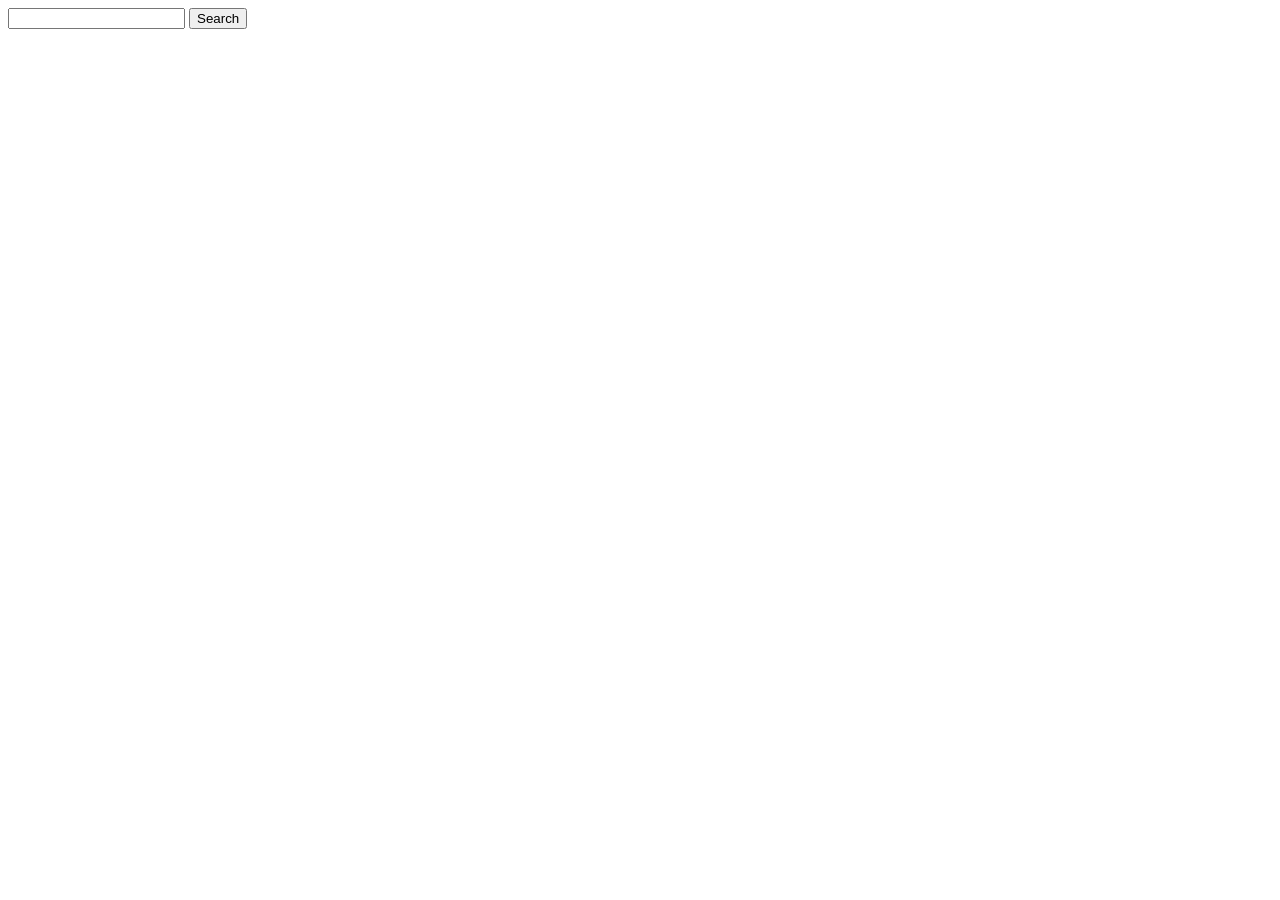
==== index.html @ 664432b0 "movieHub project started" ====
<!DOCTYPE html>
<html lang="en">
<head>
    <meta charset="UTF-8">
    <meta name="viewport" content="width=device-width, initial-scale=1.0">
    <title>Document</title>
</head>
<body>
    <form action="">
        <input id="movie-search" type="text">
        <button id="btn" >Search</button>
    </form>
    <script src="script.js"></script>
</body>
</html>
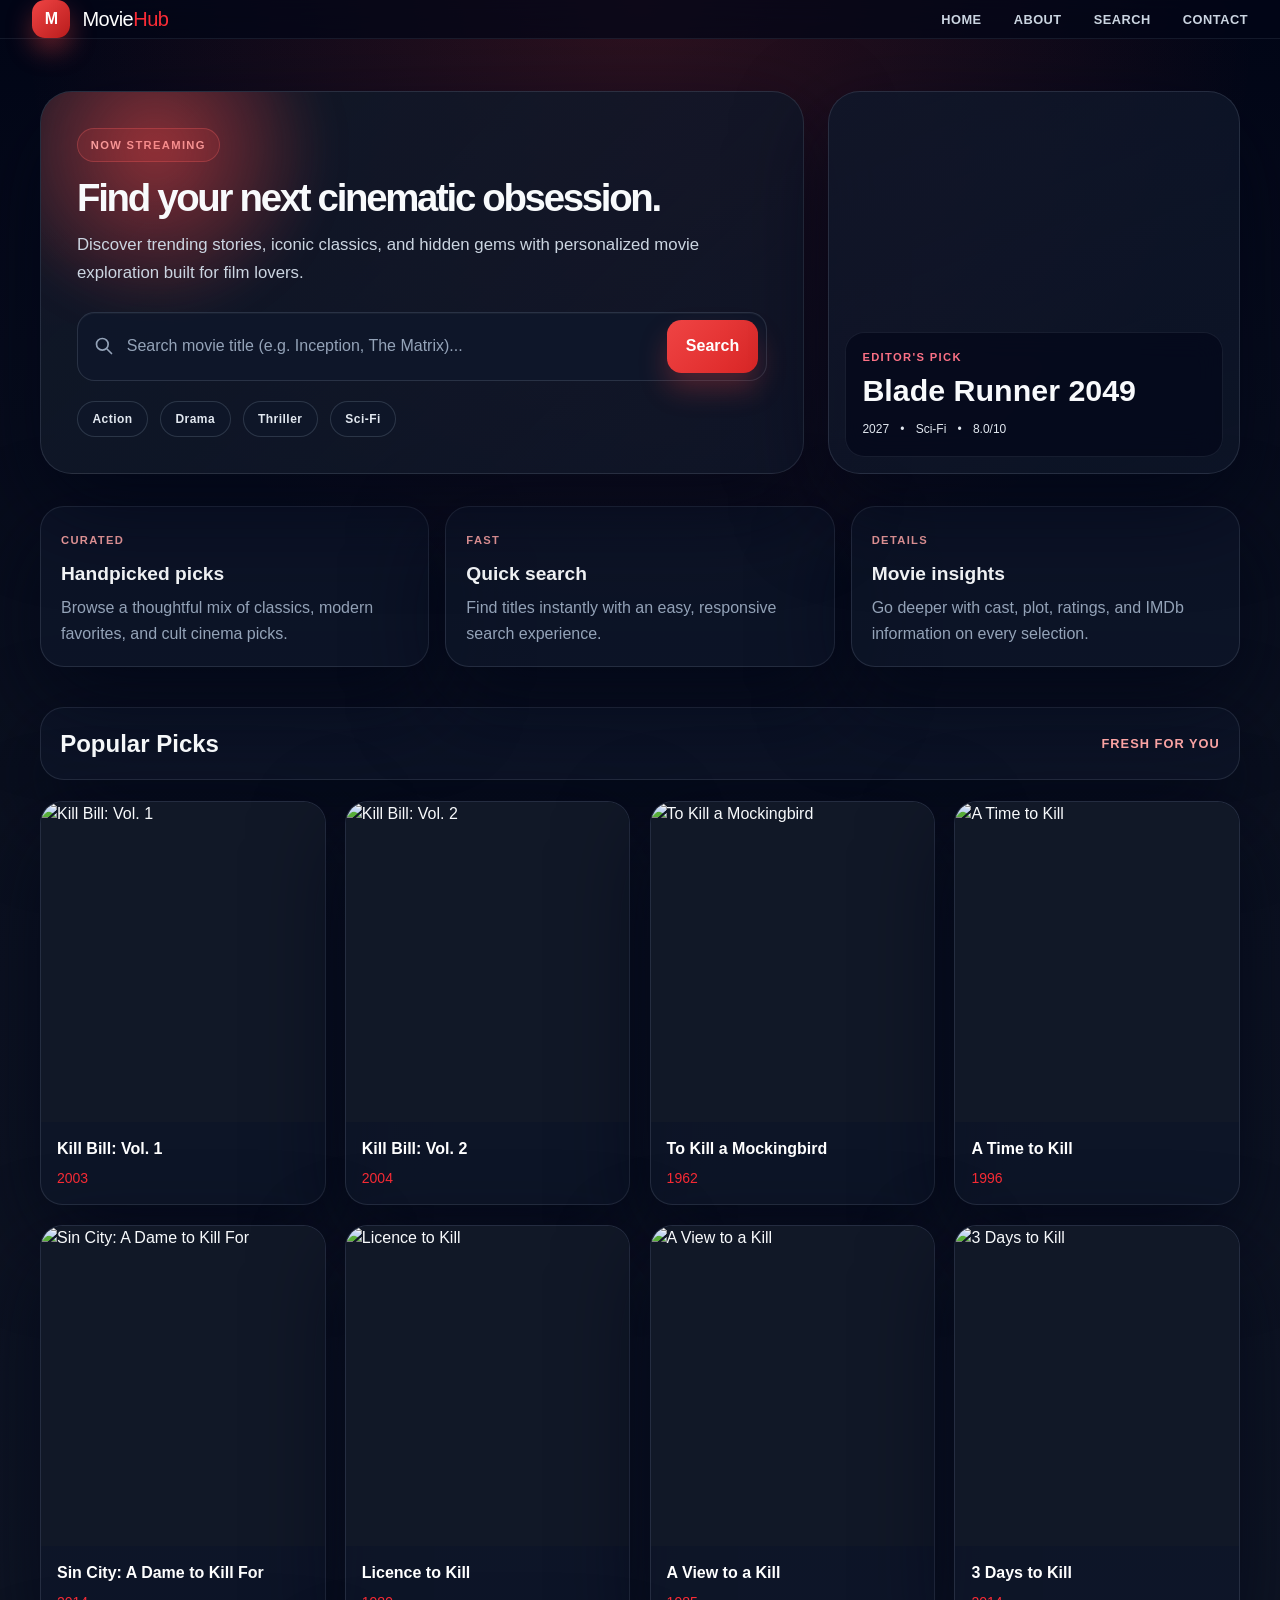
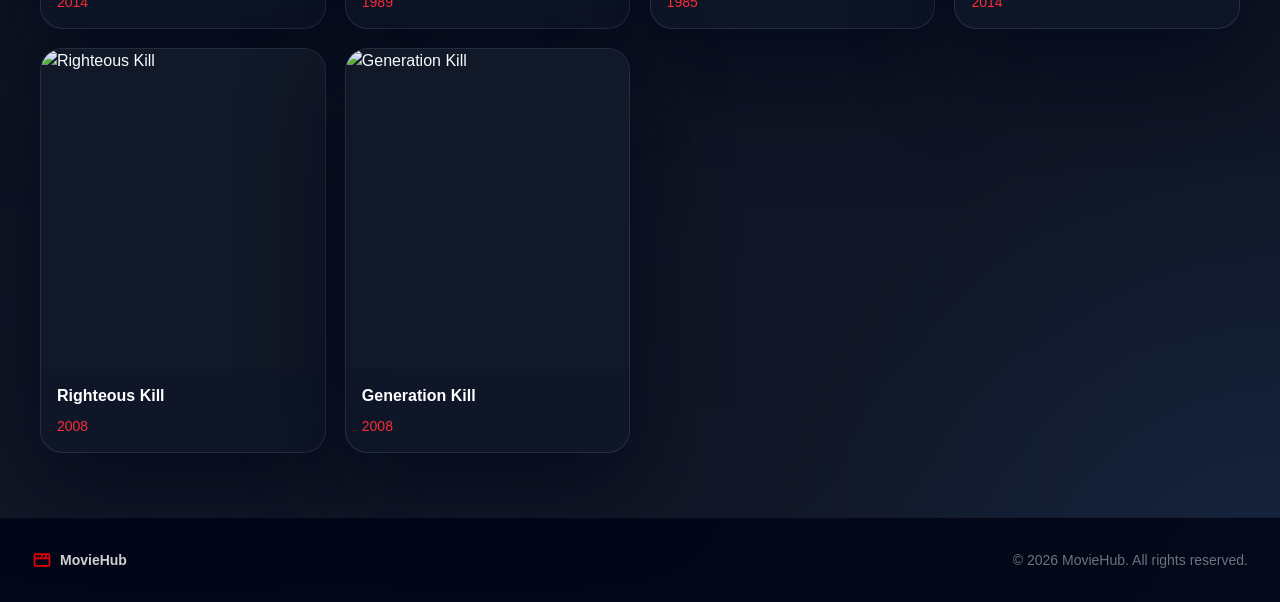
==== commit b6844e23: "completed project" ====
--- a/index.html
+++ b/index.html
@@ -3,13 +3,127 @@
 <head>
     <meta charset="UTF-8">
     <meta name="viewport" content="width=device-width, initial-scale=1.0">
-    <title>Document</title>
+    <link href="./output.css" rel="stylesheet">
+    <link rel="stylesheet" href="./style.css">
+    <title>MovieHub</title>
 </head>
-<body>
-    <form action="">
-        <input id="movie-search" type="text">
-        <button id="btn" >Search</button>
-    </form>
+<body class="min-h-screen flex flex-col selection:bg-red-600 selection:text-white">
+    <header class="site-header sticky top-0 z-50">
+        <nav class="max-w-7xl mx-auto px-4 sm:px-6 lg:px-8">
+            <div class="flex items-center justify-between h-20">
+                <a href="index.html" class="logo-wrap text-xl font-black tracking-tight text-white group">
+                    <span class="logo-mark">M</span>
+                    <span>Movie<span class="text-red-500">Hub</span></span>
+                </a>
+
+                <div class="hidden md:flex items-center space-x-8">
+                    <a href="index.html" class="nav-link">Home</a>
+                    <a href="#about" class="nav-link">About</a>
+                    <a href="#search" class="nav-link">Search</a>
+                    <a href="#contact" class="nav-link">Contact</a>
+                </div>
+
+                <button id="hamburger" class="md:hidden p-2 rounded-lg text-zinc-400 hover:text-white hover:bg-zinc-900 cursor-pointer focus:outline-none" aria-label="Toggle navigation menu">
+                    <svg class="w-6 h-6" fill="none" stroke="currentColor" stroke-width="2" viewBox="0 0 24 24">
+                        <path stroke-linecap="round" stroke-linejoin="round" d="M4 6h16M4 12h16M4 18h16" />
+                    </svg>
+                </button>
+
+                <div id="options" class="mobile-menu hidden flex-col md:hidden absolute top-20 left-0 right-0 px-6 py-4 space-y-4 shadow-xl">
+                    <a href="index.html" class="text-zinc-300 hover:text-red-500 font-medium text-base transition-colors">Home</a>
+                    <a href="#about" class="text-zinc-300 hover:text-red-500 font-medium text-base transition-colors">About</a>
+                    <a href="#search" class="text-zinc-300 hover:text-red-500 font-medium text-base transition-colors">Search</a>
+                    <a href="#contact" class="text-zinc-300 hover:text-red-500 font-medium text-base transition-colors">Contact</a>
+                </div>
+            </div>
+        </nav>
+    </header>
+
+    <main class="site-main">
+        <section class="page-hero" id="search">
+            <div class="hero-panel">
+                <span class="hero-badge">Now streaming</span>
+                <h1 class="hero-title">Find your next cinematic obsession.</h1>
+                <p class="hero-subtitle">Discover trending stories, iconic classics, and hidden gems with personalized movie exploration built for film lovers.</p>
+
+                <form id="movieForm" class="search-shell">
+                    <div class="search-icon">
+                        <svg class="w-5 h-5" fill="none" stroke="currentColor" stroke-width="2" viewBox="0 0 24 24">
+                            <path stroke-linecap="round" stroke-linejoin="round" d="M21 21l-6-6m2-5a7 7 0 11-14 0 7 7 0 0114 0z" />
+                        </svg>
+                    </div>
+
+                    <input
+                        id="movieInput"
+                        type="text"
+                        placeholder="Search movie title (e.g. Inception, The Matrix)..."
+                        autocomplete="off"
+                        class="search-input"
+                    >
+
+                    <button type="submit" class="search-btn">Search</button>
+                </form>
+
+                <div class="chip-row">
+                    <span class="chip">Action</span>
+                    <span class="chip">Drama</span>
+                    <span class="chip">Thriller</span>
+                    <span class="chip">Sci‑Fi</span>
+                </div>
+            </div>
+
+            <div class="spotlight-card">
+                <div class="spotlight-content">
+                    <p class="mini-label">Editor's pick</p>
+                    <h2>Blade Runner 2049</h2>
+                    <div class="spotlight-meta">
+                        <span>2027</span>
+                        <span>•</span>
+                        <span>Sci‑Fi</span>
+                        <span>•</span>
+                        <span>8.0/10</span>
+                    </div>
+                </div>
+            </div>
+        </section>
+
+        <section id="about" class="info-strip">
+            <article class="info-card">
+                <span class="card-kicker">Curated</span>
+                <h3>Handpicked picks</h3>
+                <p>Browse a thoughtful mix of classics, modern favorites, and cult cinema picks.</p>
+            </article>
+            <article class="info-card">
+                <span class="card-kicker">Fast</span>
+                <h3>Quick search</h3>
+                <p>Find titles instantly with an easy, responsive search experience.</p>
+            </article>
+            <article class="info-card">
+                <span class="card-kicker">Details</span>
+                <h3>Movie insights</h3>
+                <p>Go deeper with cast, plot, ratings, and IMDb information on every selection.</p>
+            </article>
+        </section>
+
+        <div class="results-header">
+            <h2>Popular Picks</h2>
+            <span>Fresh for you</span>
+        </div>
+
+        <div id="movieHub" class="movie-grid min-h-[200px]"></div>
+    </main>
+
+    <footer id="contact" class="site-footer py-8 text-center text-sm text-zinc-500 mt-auto">
+        <div class="max-w-7xl mx-auto px-4 sm:px-6 lg:px-8 flex flex-col sm:flex-row items-center justify-between gap-4">
+            <div class="flex items-center gap-2">
+                <svg class="w-5 h-5 text-red-600" fill="currentColor" viewBox="0 0 24 24">
+                    <path d="M4 4h16a2 2 0 012 2v12a2 2 0 01-2 2H4a2 2 0 01-2-2V6a2 2 0 012-2zm0 2v3h2.5l1.5-3H4zm4.5 0l-1.5 3h3l1.5-3H8.5zm5 0l-1.5 3h3l1.5-3h-3zm5 0l-1.5 3H20V6h-1.5zM4 11v7h16v-7H4z"/>
+                </svg>
+                <span class="font-semibold text-zinc-300">MovieHub</span>
+            </div>
+            <p>&copy; 2026 MovieHub. All rights reserved.</p>
+        </div>
+    </footer>
     <script src="script.js"></script>
 </body>
 </html>
--- a/output.css
+++ b/output.css
@@ -0,0 +1,871 @@
+/*! tailwindcss v4.3.3 | MIT License | https://tailwindcss.com */
+@layer properties;
+@layer theme, base, components, utilities;
+@layer theme {
+  :root, :host {
+    --font-sans: -apple-system, BlinkMacSystemFont, "Segoe UI", Roboto, "Helvetica Neue",
+      "Noto Sans", Arial, sans-serif, "Apple Color Emoji", "Segoe UI Emoji",
+      "Segoe UI Symbol", "Noto Color Emoji";
+    --font-mono: ui-monospace, SFMono-Regular, Menlo, Monaco, Consolas, "Liberation Mono",
+      "Courier New", monospace;
+    --color-red-400: oklch(70.4% 0.191 22.216);
+    --color-red-500: oklch(63.7% 0.237 25.331);
+    --color-red-600: oklch(57.7% 0.245 27.325);
+    --color-red-700: oklch(50.5% 0.213 27.518);
+    --color-amber-600: oklch(66.6% 0.179 58.318);
+    --color-blue-500: oklch(62.3% 0.214 259.815);
+    --color-gray-600: oklch(44.6% 0.03 256.802);
+    --color-zinc-100: oklch(96.7% 0.001 286.375);
+    --color-zinc-300: oklch(87.1% 0.006 286.286);
+    --color-zinc-400: oklch(70.5% 0.015 286.067);
+    --color-zinc-500: oklch(55.2% 0.016 285.938);
+    --color-zinc-800: oklch(27.4% 0.006 286.033);
+    --color-zinc-900: oklch(21% 0.006 285.885);
+    --color-zinc-950: oklch(14.1% 0.005 285.823);
+    --color-white: #fff;
+    --spacing: 0.25rem;
+    --container-2xl: 42rem;
+    --container-7xl: 80rem;
+    --text-sm: 0.875rem;
+    --text-sm--line-height: calc(1.25 / 0.875);
+    --text-base: 1rem;
+    --text-base--line-height: calc(1.5 / 1);
+    --text-lg: 1.125rem;
+    --text-lg--line-height: calc(1.75 / 1.125);
+    --text-xl: 1.25rem;
+    --text-xl--line-height: calc(1.75 / 1.25);
+    --text-2xl: 1.5rem;
+    --text-2xl--line-height: calc(2 / 1.5);
+    --text-3xl: 1.875rem;
+    --text-3xl--line-height: calc(2.25 / 1.875);
+    --text-4xl: 2.25rem;
+    --text-4xl--line-height: calc(2.5 / 2.25);
+    --font-weight-medium: 500;
+    --font-weight-semibold: 600;
+    --font-weight-bold: 700;
+    --tracking-tight: -0.025em;
+    --radius-lg: 0.5rem;
+    --radius-xl: 0.75rem;
+    --blur-md: 12px;
+    --blur-lg: 16px;
+    --default-transition-duration: 150ms;
+    --default-transition-timing-function: cubic-bezier(0.4, 0, 0.2, 1);
+    --default-font-family: var(--font-sans);
+    --default-mono-font-family: var(--font-mono);
+  }
+}
+@layer base {
+  *, ::after, ::before, ::backdrop, ::file-selector-button {
+    box-sizing: border-box;
+    margin: 0;
+    padding: 0;
+    border: 0 solid;
+  }
+  html, :host {
+    line-height: 1.5;
+    -webkit-text-size-adjust: 100%;
+    tab-size: 4;
+    font-family: var(--default-font-family, -apple-system, BlinkMacSystemFont, "Segoe UI", Roboto, "Helvetica Neue", "Noto Sans", Arial, sans-serif, "Apple Color Emoji", "Segoe UI Emoji", "Segoe UI Symbol", "Noto Color Emoji");
+    font-feature-settings: var(--default-font-feature-settings, normal);
+    font-variation-settings: var(--default-font-variation-settings, normal);
+    -webkit-tap-highlight-color: transparent;
+  }
+  hr {
+    height: 0;
+    color: inherit;
+    border-top-width: 1px;
+  }
+  abbr:where([title]) {
+    -webkit-text-decoration: underline dotted;
+    text-decoration: underline dotted;
+  }
+  h1, h2, h3, h4, h5, h6 {
+    font-size: inherit;
+    font-weight: inherit;
+  }
+  a {
+    color: inherit;
+    -webkit-text-decoration: inherit;
+    text-decoration: inherit;
+  }
+  b, strong {
+    font-weight: bolder;
+  }
+  code, kbd, samp, pre {
+    font-family: var(--default-mono-font-family, ui-monospace, SFMono-Regular, Menlo, Monaco, Consolas, "Liberation Mono", "Courier New", monospace);
+    font-feature-settings: var(--default-mono-font-feature-settings, normal);
+    font-variation-settings: var(--default-mono-font-variation-settings, normal);
+    font-size: 1em;
+  }
+  small {
+    font-size: 80%;
+  }
+  sub, sup {
+    font-size: 75%;
+    line-height: 0;
+    position: relative;
+    vertical-align: baseline;
+  }
+  sub {
+    bottom: -0.25em;
+  }
+  sup {
+    top: -0.5em;
+  }
+  table {
+    text-indent: 0;
+    border-color: inherit;
+    border-collapse: collapse;
+  }
+  :-moz-focusring:where(:not(iframe)) {
+    outline: auto;
+  }
+  progress {
+    vertical-align: baseline;
+  }
+  summary {
+    display: list-item;
+  }
+  ol, ul, menu {
+    list-style: none;
+  }
+  img, svg, video, canvas, audio, iframe, embed, object {
+    display: block;
+    vertical-align: middle;
+  }
+  img, video {
+    max-width: 100%;
+    height: auto;
+  }
+  button, input, select, optgroup, textarea, ::file-selector-button {
+    font: inherit;
+    font-feature-settings: inherit;
+    font-variation-settings: inherit;
+    letter-spacing: inherit;
+    color: inherit;
+    border-radius: 0;
+    background-color: transparent;
+    opacity: 1;
+  }
+  :where(select:is([multiple], [size])) optgroup {
+    font-weight: bolder;
+  }
+  :where(select:is([multiple], [size])) optgroup option {
+    padding-inline-start: 20px;
+  }
+  ::file-selector-button {
+    margin-inline-end: 4px;
+  }
+  ::placeholder {
+    opacity: 1;
+  }
+  @supports (not (-webkit-appearance: -apple-pay-button))  or (contain-intrinsic-size: 1px) {
+    ::placeholder {
+      color: currentcolor;
+      @supports (color: color-mix(in lab, red, red)) {
+        color: color-mix(in oklab, currentcolor 50%, transparent);
+      }
+    }
+  }
+  textarea {
+    resize: vertical;
+  }
+  ::-webkit-search-decoration {
+    -webkit-appearance: none;
+  }
+  ::-webkit-date-and-time-value {
+    min-height: 1lh;
+    text-align: inherit;
+  }
+  ::-webkit-datetime-edit {
+    display: inline-flex;
+  }
+  ::-webkit-datetime-edit-fields-wrapper {
+    padding: 0;
+  }
+  ::-webkit-datetime-edit, ::-webkit-datetime-edit-year-field, ::-webkit-datetime-edit-month-field, ::-webkit-datetime-edit-day-field, ::-webkit-datetime-edit-hour-field, ::-webkit-datetime-edit-minute-field, ::-webkit-datetime-edit-second-field, ::-webkit-datetime-edit-millisecond-field, ::-webkit-datetime-edit-meridiem-field {
+    padding-block: 0;
+  }
+  ::-webkit-calendar-picker-indicator {
+    line-height: 1;
+  }
+  :-moz-ui-invalid {
+    box-shadow: none;
+  }
+  button, input:where([type="button"], [type="reset"], [type="submit"]), ::file-selector-button {
+    appearance: button;
+  }
+  ::-webkit-inner-spin-button, ::-webkit-outer-spin-button {
+    height: auto;
+  }
+  [hidden]:where(:not([hidden="until-found"])) {
+    display: none !important;
+  }
+}
+@layer utilities {
+  .pointer-events-none {
+    pointer-events: none;
+  }
+  .absolute {
+    position: absolute;
+  }
+  .relative {
+    position: relative;
+  }
+  .sticky {
+    position: sticky;
+  }
+  .top-0 {
+    top: 0px;
+  }
+  .top-2 {
+    top: calc(var(--spacing) * 2);
+  }
+  .top-16 {
+    top: calc(var(--spacing) * 16);
+  }
+  .right-0 {
+    right: 0px;
+  }
+  .right-2 {
+    right: calc(var(--spacing) * 2);
+  }
+  .bottom-2 {
+    bottom: calc(var(--spacing) * 2);
+  }
+  .left-0 {
+    left: 0px;
+  }
+  .left-4 {
+    left: calc(var(--spacing) * 4);
+  }
+  .z-50 {
+    z-index: 50;
+  }
+  .col-span-full {
+    grid-column: 1 / -1;
+  }
+  .mx-auto {
+    margin-inline: auto;
+  }
+  .mt-2 {
+    margin-top: calc(var(--spacing) * 2);
+  }
+  .mt-auto {
+    margin-top: auto;
+  }
+  .mb-3 {
+    margin-bottom: calc(var(--spacing) * 3);
+  }
+  .mb-8 {
+    margin-bottom: calc(var(--spacing) * 8);
+  }
+  .mb-12 {
+    margin-bottom: calc(var(--spacing) * 12);
+  }
+  .flex {
+    display: flex;
+  }
+  .grid {
+    display: grid;
+  }
+  .hidden {
+    display: none;
+  }
+  .table {
+    display: table;
+  }
+  .h-5 {
+    height: calc(var(--spacing) * 5);
+  }
+  .h-6 {
+    height: calc(var(--spacing) * 6);
+  }
+  .h-7 {
+    height: calc(var(--spacing) * 7);
+  }
+  .h-16 {
+    height: calc(var(--spacing) * 16);
+  }
+  .h-80 {
+    height: calc(var(--spacing) * 80);
+  }
+  .min-h-75 {
+    min-height: calc(var(--spacing) * 75);
+  }
+  .min-h-\[300px\] {
+    min-height: 300px;
+  }
+  .min-h-screen {
+    min-height: 100vh;
+  }
+  .w-5 {
+    width: calc(var(--spacing) * 5);
+  }
+  .w-6 {
+    width: calc(var(--spacing) * 6);
+  }
+  .w-7 {
+    width: calc(var(--spacing) * 7);
+  }
+  .w-full {
+    width: 100%;
+  }
+  .max-w-2xl {
+    max-width: var(--container-2xl);
+  }
+  .max-w-7xl {
+    max-width: var(--container-7xl);
+  }
+  .flex-1 {
+    flex: 1;
+  }
+  .flex-grow {
+    flex-grow: 1;
+  }
+  .grow {
+    flex-grow: 1;
+  }
+  .border-collapse {
+    border-collapse: collapse;
+  }
+  .cursor-pointer {
+    cursor: pointer;
+  }
+  .resize {
+    resize: both;
+  }
+  .grid-cols-2 {
+    grid-template-columns: repeat(2, minmax(0, 1fr));
+  }
+  .flex-col {
+    flex-direction: column;
+  }
+  .items-center {
+    align-items: center;
+  }
+  .justify-between {
+    justify-content: space-between;
+  }
+  .justify-center {
+    justify-content: center;
+  }
+  .gap-1 {
+    gap: var(--spacing);
+  }
+  .gap-1\.5 {
+    gap: calc(var(--spacing) * 1.5);
+  }
+  .gap-2 {
+    gap: calc(var(--spacing) * 2);
+  }
+  .gap-4 {
+    gap: calc(var(--spacing) * 4);
+  }
+  .gap-6 {
+    gap: calc(var(--spacing) * 6);
+  }
+  :where(.space-y-4 > :not(:last-child)) {
+    --tw-space-y-reverse: 0;
+    margin-block-start: calc(calc(var(--spacing) * 4) * var(--tw-space-y-reverse));
+    margin-block-end: calc(calc(var(--spacing) * 4) * calc(1 - var(--tw-space-y-reverse)));
+  }
+  :where(.space-x-8 > :not(:last-child)) {
+    --tw-space-x-reverse: 0;
+    margin-inline-start: calc(calc(var(--spacing) * 8) * var(--tw-space-x-reverse));
+    margin-inline-end: calc(calc(var(--spacing) * 8) * calc(1 - var(--tw-space-x-reverse)));
+  }
+  .overflow-hidden {
+    overflow: hidden;
+  }
+  .rounded-lg {
+    border-radius: var(--radius-lg);
+  }
+  .rounded-xl {
+    border-radius: var(--radius-xl);
+  }
+  .border {
+    border-style: var(--tw-border-style);
+    border-width: 1px;
+  }
+  .border-t {
+    border-top-style: var(--tw-border-style);
+    border-top-width: 1px;
+  }
+  .border-b {
+    border-bottom-style: var(--tw-border-style);
+    border-bottom-width: 1px;
+  }
+  .border-zinc-800 {
+    border-color: var(--color-zinc-800);
+  }
+  .border-zinc-900 {
+    border-color: var(--color-zinc-900);
+  }
+  .bg-blue-500 {
+    background-color: var(--color-blue-500);
+  }
+  .bg-red-600 {
+    background-color: var(--color-red-600);
+  }
+  .bg-zinc-900 {
+    background-color: var(--color-zinc-900);
+  }
+  .bg-zinc-950 {
+    background-color: var(--color-zinc-950);
+  }
+  .bg-zinc-950\/90 {
+    background-color: color-mix(in srgb, oklch(14.1% 0.005 285.823) 90%, transparent);
+    @supports (color: color-mix(in lab, red, red)) {
+      background-color: color-mix(in oklab, var(--color-zinc-950) 90%, transparent);
+    }
+  }
+  .bg-zinc-950\/95 {
+    background-color: color-mix(in srgb, oklch(14.1% 0.005 285.823) 95%, transparent);
+    @supports (color: color-mix(in lab, red, red)) {
+      background-color: color-mix(in oklab, var(--color-zinc-950) 95%, transparent);
+    }
+  }
+  .object-cover {
+    object-fit: cover;
+  }
+  .p-2 {
+    padding: calc(var(--spacing) * 2);
+  }
+  .p-4 {
+    padding: calc(var(--spacing) * 4);
+  }
+  .px-4 {
+    padding-inline: calc(var(--spacing) * 4);
+  }
+  .px-6 {
+    padding-inline: calc(var(--spacing) * 6);
+  }
+  .py-4 {
+    padding-block: calc(var(--spacing) * 4);
+  }
+  .py-8 {
+    padding-block: calc(var(--spacing) * 8);
+  }
+  .py-12 {
+    padding-block: calc(var(--spacing) * 12);
+  }
+  .py-16 {
+    padding-block: calc(var(--spacing) * 16);
+  }
+  .py-20 {
+    padding-block: calc(var(--spacing) * 20);
+  }
+  .pr-32 {
+    padding-right: calc(var(--spacing) * 32);
+  }
+  .pl-12 {
+    padding-left: calc(var(--spacing) * 12);
+  }
+  .text-center {
+    text-align: center;
+  }
+  .font-sans {
+    font-family: var(--font-sans);
+  }
+  .text-2xl {
+    font-size: var(--text-2xl);
+    line-height: var(--tw-leading, var(--text-2xl--line-height));
+  }
+  .text-3xl {
+    font-size: var(--text-3xl);
+    line-height: var(--tw-leading, var(--text-3xl--line-height));
+  }
+  .text-base {
+    font-size: var(--text-base);
+    line-height: var(--tw-leading, var(--text-base--line-height));
+  }
+  .text-lg {
+    font-size: var(--text-lg);
+    line-height: var(--tw-leading, var(--text-lg--line-height));
+  }
+  .text-sm {
+    font-size: var(--text-sm);
+    line-height: var(--tw-leading, var(--text-sm--line-height));
+  }
+  .text-xl {
+    font-size: var(--text-xl);
+    line-height: var(--tw-leading, var(--text-xl--line-height));
+  }
+  .font-bold {
+    --tw-font-weight: var(--font-weight-bold);
+    font-weight: var(--font-weight-bold);
+  }
+  .font-medium {
+    --tw-font-weight: var(--font-weight-medium);
+    font-weight: var(--font-weight-medium);
+  }
+  .font-semibold {
+    --tw-font-weight: var(--font-weight-semibold);
+    font-weight: var(--font-weight-semibold);
+  }
+  .tracking-tight {
+    --tw-tracking: var(--tracking-tight);
+    letter-spacing: var(--tracking-tight);
+  }
+  .text-amber-600 {
+    color: var(--color-amber-600);
+  }
+  .text-gray-600 {
+    color: var(--color-gray-600);
+  }
+  .text-red-400 {
+    color: var(--color-red-400);
+  }
+  .text-red-500 {
+    color: var(--color-red-500);
+  }
+  .text-red-600 {
+    color: var(--color-red-600);
+  }
+  .text-white {
+    color: var(--color-white);
+  }
+  .text-zinc-100 {
+    color: var(--color-zinc-100);
+  }
+  .text-zinc-300 {
+    color: var(--color-zinc-300);
+  }
+  .text-zinc-400 {
+    color: var(--color-zinc-400);
+  }
+  .text-zinc-500 {
+    color: var(--color-zinc-500);
+  }
+  .underline {
+    text-decoration-line: underline;
+  }
+  .antialiased {
+    -webkit-font-smoothing: antialiased;
+    -moz-osx-font-smoothing: grayscale;
+  }
+  .placeholder-zinc-500::placeholder {
+    color: var(--color-zinc-500);
+  }
+  .shadow-inner {
+    --tw-shadow: inset 0 2px 4px 0 var(--tw-shadow-color, rgb(0 0 0 / 0.05));
+    box-shadow: var(--tw-inset-shadow), var(--tw-inset-ring-shadow), var(--tw-ring-offset-shadow), var(--tw-ring-shadow), var(--tw-shadow);
+  }
+  .shadow-xl {
+    --tw-shadow: 0 20px 25px -5px var(--tw-shadow-color, rgb(0 0 0 / 0.1)), 0 8px 10px -6px var(--tw-shadow-color, rgb(0 0 0 / 0.1));
+    box-shadow: var(--tw-inset-shadow), var(--tw-inset-ring-shadow), var(--tw-ring-offset-shadow), var(--tw-ring-shadow), var(--tw-shadow);
+  }
+  .outline {
+    outline-style: var(--tw-outline-style);
+    outline-width: 1px;
+  }
+  .backdrop-blur-lg {
+    --tw-backdrop-blur: blur(var(--blur-lg));
+    -webkit-backdrop-filter: var(--tw-backdrop-blur,) var(--tw-backdrop-brightness,) var(--tw-backdrop-contrast,) var(--tw-backdrop-grayscale,) var(--tw-backdrop-hue-rotate,) var(--tw-backdrop-invert,) var(--tw-backdrop-opacity,) var(--tw-backdrop-saturate,) var(--tw-backdrop-sepia,);
+    backdrop-filter: var(--tw-backdrop-blur,) var(--tw-backdrop-brightness,) var(--tw-backdrop-contrast,) var(--tw-backdrop-grayscale,) var(--tw-backdrop-hue-rotate,) var(--tw-backdrop-invert,) var(--tw-backdrop-opacity,) var(--tw-backdrop-saturate,) var(--tw-backdrop-sepia,);
+  }
+  .backdrop-blur-md {
+    --tw-backdrop-blur: blur(var(--blur-md));
+    -webkit-backdrop-filter: var(--tw-backdrop-blur,) var(--tw-backdrop-brightness,) var(--tw-backdrop-contrast,) var(--tw-backdrop-grayscale,) var(--tw-backdrop-hue-rotate,) var(--tw-backdrop-invert,) var(--tw-backdrop-opacity,) var(--tw-backdrop-saturate,) var(--tw-backdrop-sepia,);
+    backdrop-filter: var(--tw-backdrop-blur,) var(--tw-backdrop-brightness,) var(--tw-backdrop-contrast,) var(--tw-backdrop-grayscale,) var(--tw-backdrop-hue-rotate,) var(--tw-backdrop-invert,) var(--tw-backdrop-opacity,) var(--tw-backdrop-saturate,) var(--tw-backdrop-sepia,);
+  }
+  .backdrop-filter {
+    -webkit-backdrop-filter: var(--tw-backdrop-blur,) var(--tw-backdrop-brightness,) var(--tw-backdrop-contrast,) var(--tw-backdrop-grayscale,) var(--tw-backdrop-hue-rotate,) var(--tw-backdrop-invert,) var(--tw-backdrop-opacity,) var(--tw-backdrop-saturate,) var(--tw-backdrop-sepia,);
+    backdrop-filter: var(--tw-backdrop-blur,) var(--tw-backdrop-brightness,) var(--tw-backdrop-contrast,) var(--tw-backdrop-grayscale,) var(--tw-backdrop-hue-rotate,) var(--tw-backdrop-invert,) var(--tw-backdrop-opacity,) var(--tw-backdrop-saturate,) var(--tw-backdrop-sepia,);
+  }
+  .transition {
+    transition-property: color, background-color, border-color, outline-color, text-decoration-color, fill, stroke, --tw-gradient-from, --tw-gradient-via, --tw-gradient-to, opacity, box-shadow, transform, translate, scale, rotate, filter, -webkit-backdrop-filter, backdrop-filter, display, content-visibility, overlay, pointer-events;
+    transition-timing-function: var(--tw-ease, var(--default-transition-timing-function));
+    transition-duration: var(--tw-duration, var(--default-transition-duration));
+  }
+  .transition-colors {
+    transition-property: color, background-color, border-color, outline-color, text-decoration-color, fill, stroke, --tw-gradient-from, --tw-gradient-via, --tw-gradient-to;
+    transition-timing-function: var(--tw-ease, var(--default-transition-timing-function));
+    transition-duration: var(--tw-duration, var(--default-transition-duration));
+  }
+  .transition-transform {
+    transition-property: transform, translate, scale, rotate;
+    transition-timing-function: var(--tw-ease, var(--default-transition-timing-function));
+    transition-duration: var(--tw-duration, var(--default-transition-duration));
+  }
+  @media (hover: hover) {
+    .group-hover\:scale-110:is(:where(.group):hover *) {
+      --tw-scale-x: 110%;
+      --tw-scale-y: 110%;
+      --tw-scale-z: 110%;
+      scale: var(--tw-scale-x) var(--tw-scale-y);
+    }
+    .group-hover\:text-red-500:is(:where(.group):hover *) {
+      color: var(--color-red-500);
+    }
+  }
+  .selection\:bg-red-600 ::selection {
+    background-color: var(--color-red-600);
+  }
+  .selection\:bg-red-600::selection {
+    background-color: var(--color-red-600);
+  }
+  .selection\:text-white ::selection {
+    color: var(--color-white);
+  }
+  .selection\:text-white::selection {
+    color: var(--color-white);
+  }
+  @media (hover: hover) {
+    .hover\:scale-105:hover {
+      --tw-scale-x: 105%;
+      --tw-scale-y: 105%;
+      --tw-scale-z: 105%;
+      scale: var(--tw-scale-x) var(--tw-scale-y);
+    }
+    .hover\:border-red-500:hover {
+      border-color: var(--color-red-500);
+    }
+    .hover\:bg-red-700:hover {
+      background-color: var(--color-red-700);
+    }
+    .hover\:bg-zinc-900:hover {
+      background-color: var(--color-zinc-900);
+    }
+    .hover\:text-red-500:hover {
+      color: var(--color-red-500);
+    }
+    .hover\:text-white:hover {
+      color: var(--color-white);
+    }
+  }
+  .focus\:border-transparent:focus {
+    border-color: transparent;
+  }
+  .focus\:ring-2:focus {
+    --tw-ring-shadow: var(--tw-ring-inset,) 0 0 0 calc(2px + var(--tw-ring-offset-width)) var(--tw-ring-color, currentcolor);
+    box-shadow: var(--tw-inset-shadow), var(--tw-inset-ring-shadow), var(--tw-ring-offset-shadow), var(--tw-ring-shadow), var(--tw-shadow);
+  }
+  .focus\:ring-red-500:focus {
+    --tw-ring-color: var(--color-red-500);
+  }
+  .focus\:ring-red-600:focus {
+    --tw-ring-color: var(--color-red-600);
+  }
+  .focus\:outline-none:focus {
+    --tw-outline-style: none;
+    outline-style: none;
+  }
+  @media (width >= 40rem) {
+    .sm\:grid-cols-2 {
+      grid-template-columns: repeat(2, minmax(0, 1fr));
+    }
+    .sm\:flex-row {
+      flex-direction: row;
+    }
+    .sm\:px-6 {
+      padding-inline: calc(var(--spacing) * 6);
+    }
+    .sm\:text-4xl {
+      font-size: var(--text-4xl);
+      line-height: var(--tw-leading, var(--text-4xl--line-height));
+    }
+  }
+  @media (width >= 48rem) {
+    .md\:flex {
+      display: flex;
+    }
+    .md\:hidden {
+      display: none;
+    }
+    .md\:grid-cols-3 {
+      grid-template-columns: repeat(3, minmax(0, 1fr));
+    }
+  }
+  @media (width >= 64rem) {
+    .lg\:grid-cols-4 {
+      grid-template-columns: repeat(4, minmax(0, 1fr));
+    }
+    .lg\:px-8 {
+      padding-inline: calc(var(--spacing) * 8);
+    }
+  }
+}
+@property --tw-space-y-reverse {
+  syntax: "*";
+  inherits: false;
+  initial-value: 0;
+}
+@property --tw-space-x-reverse {
+  syntax: "*";
+  inherits: false;
+  initial-value: 0;
+}
+@property --tw-border-style {
+  syntax: "*";
+  inherits: false;
+  initial-value: solid;
+}
+@property --tw-font-weight {
+  syntax: "*";
+  inherits: false;
+}
+@property --tw-tracking {
+  syntax: "*";
+  inherits: false;
+}
+@property --tw-shadow {
+  syntax: "*";
+  inherits: false;
+  initial-value: 0 0 #0000;
+}
+@property --tw-shadow-color {
+  syntax: "*";
+  inherits: false;
+}
+@property --tw-shadow-alpha {
+  syntax: "<percentage>";
+  inherits: false;
+  initial-value: 100%;
+}
+@property --tw-inset-shadow {
+  syntax: "*";
+  inherits: false;
+  initial-value: 0 0 #0000;
+}
+@property --tw-inset-shadow-color {
+  syntax: "*";
+  inherits: false;
+}
+@property --tw-inset-shadow-alpha {
+  syntax: "<percentage>";
+  inherits: false;
+  initial-value: 100%;
+}
+@property --tw-ring-color {
+  syntax: "*";
+  inherits: false;
+}
+@property --tw-ring-shadow {
+  syntax: "*";
+  inherits: false;
+  initial-value: 0 0 #0000;
+}
+@property --tw-inset-ring-color {
+  syntax: "*";
+  inherits: false;
+}
+@property --tw-inset-ring-shadow {
+  syntax: "*";
+  inherits: false;
+  initial-value: 0 0 #0000;
+}
+@property --tw-ring-inset {
+  syntax: "*";
+  inherits: false;
+}
+@property --tw-ring-offset-width {
+  syntax: "<length>";
+  inherits: false;
+  initial-value: 0px;
+}
+@property --tw-ring-offset-color {
+  syntax: "*";
+  inherits: false;
+  initial-value: #fff;
+}
+@property --tw-ring-offset-shadow {
+  syntax: "*";
+  inherits: false;
+  initial-value: 0 0 #0000;
+}
+@property --tw-outline-style {
+  syntax: "*";
+  inherits: false;
+  initial-value: solid;
+}
+@property --tw-backdrop-blur {
+  syntax: "*";
+  inherits: false;
+}
+@property --tw-backdrop-brightness {
+  syntax: "*";
+  inherits: false;
+}
+@property --tw-backdrop-contrast {
+  syntax: "*";
+  inherits: false;
+}
+@property --tw-backdrop-grayscale {
+  syntax: "*";
+  inherits: false;
+}
+@property --tw-backdrop-hue-rotate {
+  syntax: "*";
+  inherits: false;
+}
+@property --tw-backdrop-invert {
+  syntax: "*";
+  inherits: false;
+}
+@property --tw-backdrop-opacity {
+  syntax: "*";
+  inherits: false;
+}
+@property --tw-backdrop-saturate {
+  syntax: "*";
+  inherits: false;
+}
+@property --tw-backdrop-sepia {
+  syntax: "*";
+  inherits: false;
+}
+@property --tw-scale-x {
+  syntax: "*";
+  inherits: false;
+  initial-value: 1;
+}
+@property --tw-scale-y {
+  syntax: "*";
+  inherits: false;
+  initial-value: 1;
+}
+@property --tw-scale-z {
+  syntax: "*";
+  inherits: false;
+  initial-value: 1;
+}
+@layer properties {
+  @supports ((-webkit-hyphens: none) and (not (margin-trim: inline))) or ((-moz-orient: inline) and (not (color:rgb(from red r g b)))) {
+    *, ::before, ::after, ::backdrop {
+      --tw-space-y-reverse: 0;
+      --tw-space-x-reverse: 0;
+      --tw-border-style: solid;
+      --tw-font-weight: initial;
+      --tw-tracking: initial;
+      --tw-shadow: 0 0 #0000;
+      --tw-shadow-color: initial;
+      --tw-shadow-alpha: 100%;
+      --tw-inset-shadow: 0 0 #0000;
+      --tw-inset-shadow-color: initial;
+      --tw-inset-shadow-alpha: 100%;
+      --tw-ring-color: initial;
+      --tw-ring-shadow: 0 0 #0000;
+      --tw-inset-ring-color: initial;
+      --tw-inset-ring-shadow: 0 0 #0000;
+      --tw-ring-inset: initial;
+      --tw-ring-offset-width: 0px;
+      --tw-ring-offset-color: #fff;
+      --tw-ring-offset-shadow: 0 0 #0000;
+      --tw-outline-style: solid;
+      --tw-backdrop-blur: initial;
+      --tw-backdrop-brightness: initial;
+      --tw-backdrop-contrast: initial;
+      --tw-backdrop-grayscale: initial;
+      --tw-backdrop-hue-rotate: initial;
+      --tw-backdrop-invert: initial;
+      --tw-backdrop-opacity: initial;
+      --tw-backdrop-saturate: initial;
+      --tw-backdrop-sepia: initial;
+      --tw-scale-x: 1;
+      --tw-scale-y: 1;
+      --tw-scale-z: 1;
+    }
+  }
+}
--- a/style.css
+++ b/style.css
@@ -0,0 +1,610 @@
+:root {
+  --bg: #050816;
+  --bg-strong: #0b1120;
+  --panel: rgba(15, 23, 42, 0.7);
+  --panel-soft: rgba(17, 24, 39, 0.9);
+  --panel-strong: #111827;
+  --border: rgba(148, 163, 184, 0.18);
+  --text: #f8fafc;
+  --muted: #cbd5e1;
+  --muted-soft: #94a3b8;
+  --primary: #ef4444;
+  --primary-strong: #dc2626;
+  --accent: #f59e0b;
+  --shadow: 0 32px 90px rgba(2, 6, 23, 0.7);
+}
+
+html {
+  scroll-behavior: smooth;
+}
+
+body {
+  background:
+    radial-gradient(circle at top, rgba(239, 68, 68, 0.18), transparent 27%),
+    radial-gradient(circle at bottom right, rgba(59, 130, 246, 0.12), transparent 20%),
+    linear-gradient(180deg, #020617 0%, #0b1120 35%, #111827 100%);
+  color: var(--text);
+  font-family: Inter, "Segoe UI", sans-serif;
+}
+
+.site-header {
+  background: rgba(2, 6, 23, 0.72);
+  border-bottom: 1px solid rgba(148, 163, 184, 0.12);
+  backdrop-filter: blur(18px);
+  -webkit-backdrop-filter: blur(18px);
+}
+
+.logo-wrap {
+  display: inline-flex;
+  align-items: center;
+  gap: 0.75rem;
+}
+
+.logo-mark {
+  display: inline-flex;
+  align-items: center;
+  justify-content: center;
+  width: 2.4rem;
+  height: 2.4rem;
+  border-radius: 0.8rem;
+  background: linear-gradient(135deg, #ef4444, #b91c1c);
+  box-shadow: 0 12px 26px rgba(239, 68, 68, 0.4);
+  font-size: 1rem;
+  font-weight: 800;
+  color: white;
+}
+
+.nav-link {
+  color: #cbd5e1;
+  font-weight: 600;
+  font-size: 0.8rem;
+  letter-spacing: 0.04em;
+  text-transform: uppercase;
+  transition: color 0.2s ease;
+}
+
+.nav-link:hover {
+  color: #f87171;
+}
+
+.mobile-menu {
+  background: rgba(2, 6, 23, 0.96);
+  border-bottom: 1px solid rgba(148, 163, 184, 0.12);
+  box-shadow: 0 18px 36px rgba(2, 6, 23, 0.5);
+}
+
+.site-main {
+  width: min(1200px, calc(100% - 2rem));
+  margin: 0 auto;
+  padding: 2rem 0 4rem;
+}
+
+.page-hero {
+  display: grid;
+  grid-template-columns: 1.3fr 0.7fr;
+  gap: 1.5rem;
+  align-items: stretch;
+  margin-top: 1.25rem;
+}
+
+.hero-panel,
+.spotlight-card,
+.info-card,
+.movie-card,
+.detail-panel,
+.results-header {
+  border: 1px solid var(--border);
+  background: rgba(15, 23, 42, 0.72);
+  box-shadow: var(--shadow);
+}
+
+.hero-panel {
+  position: relative;
+  overflow: hidden;
+  border-radius: 2rem;
+  padding: 2.25rem;
+  background:
+    linear-gradient(135deg, rgba(17, 24, 39, 0.96), rgba(15, 23, 42, 0.74)),
+    radial-gradient(circle at top left, rgba(239, 68, 68, 0.25), transparent 30%);
+}
+
+.hero-panel::before {
+  content: "";
+  position: absolute;
+  inset: -40% 55% 30% -15%;
+  background: radial-gradient(circle, rgba(239, 68, 68, 0.55), transparent 55%);
+  filter: blur(18px);
+}
+
+.hero-badge {
+  display: inline-flex;
+  align-items: center;
+  gap: 0.5rem;
+  padding: 0.45rem 0.8rem;
+  border-radius: 9999px;
+  background: rgba(239, 68, 68, 0.14);
+  border: 1px solid rgba(248, 113, 113, 0.3);
+  color: #fecaca;
+  font-size: 0.7rem;
+  font-weight: 800;
+  letter-spacing: 0.12em;
+  text-transform: uppercase;
+}
+
+.hero-title {
+  position: relative;
+  margin-top: 1rem;
+  font-size: clamp(2.3rem, 3vw, 4rem);
+  line-height: 1.05;
+  letter-spacing: -0.06em;
+  font-weight: 900;
+  color: #f8fafc;
+}
+
+.hero-subtitle {
+  position: relative;
+  max-width: 40rem;
+  margin-top: 0.8rem;
+  font-size: 1.05rem;
+  line-height: 1.7;
+  color: var(--muted);
+}
+
+.search-shell {
+  position: relative;
+  margin-top: 1.5rem;
+  display: flex;
+  align-items: center;
+  background: rgba(15, 23, 42, 0.95);
+  border: 1px solid rgba(148, 163, 184, 0.2);
+  border-radius: 1.1rem;
+  padding: 0.45rem 0.5rem 0.45rem 1rem;
+  box-shadow: inset 0 1px 0 rgba(255, 255, 255, 0.04);
+}
+
+.search-icon {
+  color: #94a3b8;
+  flex-shrink: 0;
+}
+
+.search-input {
+  width: 100%;
+  background: transparent;
+  border: none;
+  color: #f8fafc;
+  padding: 0.85rem 0.85rem 0.85rem 0.8rem;
+  font-size: 1rem;
+  outline: none;
+}
+
+.search-input::placeholder {
+  color: #94a3b8;
+}
+
+.search-btn {
+  border: none;
+  border-radius: 0.9rem;
+  padding: 0.9rem 1.2rem;
+  background: linear-gradient(135deg, var(--primary), var(--primary-strong));
+  color: white;
+  font-weight: 700;
+  box-shadow: 0 16px 28px rgba(239, 68, 68, 0.28);
+  transition: transform 0.2s ease, box-shadow 0.2s ease;
+}
+
+.search-btn:hover {
+  transform: translateY(-1px);
+  box-shadow: 0 20px 32px rgba(239, 68, 68, 0.38);
+}
+
+.chip-row {
+  position: relative;
+  display: flex;
+  flex-wrap: wrap;
+  gap: 0.75rem;
+  margin-top: 1.25rem;
+}
+
+.chip {
+  display: inline-flex;
+  align-items: center;
+  border-radius: 9999px;
+  border: 1px solid rgba(148, 163, 184, 0.22);
+  background: rgba(15, 23, 42, 0.7);
+  padding: 0.5rem 0.9rem;
+  color: #e2e8f0;
+  font-size: 0.75rem;
+  font-weight: 700;
+  letter-spacing: 0.04em;
+}
+
+.spotlight-card {
+  position: relative;
+  overflow: hidden;
+  border-radius: 2rem;
+  padding: 1.25rem;
+  min-height: 100%;
+  background:
+    linear-gradient(160deg, rgba(15, 23, 42, 0.85), rgba(15, 23, 42, 0.7)),
+    url("https://images.unsplash.com/photo-1517604931442-7e0c8ed2963c?auto=format&fit=crop&w=900&q=80") center/cover no-repeat;
+}
+
+.spotlight-content {
+  position: absolute;
+  inset: auto 1rem 1rem 1rem;
+  background: rgba(2, 6, 23, 0.62);
+  border: 1px solid rgba(148, 163, 184, 0.12);
+  border-radius: 1.2rem;
+  padding: 1rem 1rem 1.1rem;
+  backdrop-filter: blur(14px);
+}
+
+.mini-label {
+  color: #fb7185;
+  font-size: 0.7rem;
+  font-weight: 700;
+  text-transform: uppercase;
+  letter-spacing: 0.12em;
+}
+
+.spotlight-content h2 {
+  margin-top: 0.5rem;
+  font-size: 1.9rem;
+  line-height: 1.1;
+  font-weight: 800;
+}
+
+.spotlight-meta {
+  margin-top: 0.8rem;
+  display: flex;
+  gap: 0.7rem;
+  flex-wrap: wrap;
+  font-size: 0.75rem;
+  color: #e2e8f0;
+}
+
+.info-strip {
+  margin-top: 2rem;
+  display: grid;
+  grid-template-columns: repeat(3, minmax(0, 1fr));
+  gap: 1rem;
+}
+
+.info-card {
+  border-radius: 1.5rem;
+  padding: 1.25rem;
+}
+
+.info-card .card-kicker {
+  color: #fca5a5;
+  font-size: 0.7rem;
+  letter-spacing: 0.12em;
+  text-transform: uppercase;
+  font-weight: 700;
+}
+
+.info-card h3 {
+  margin-top: 0.55rem;
+  font-size: 1.2rem;
+  font-weight: 800;
+  color: #f8fafc;
+}
+
+.info-card p {
+  margin-top: 0.4rem;
+  color: var(--muted-soft);
+  line-height: 1.6;
+}
+
+.results-header {
+  margin-top: 2.5rem;
+  border-radius: 1.5rem;
+  padding: 1.1rem 1.2rem;
+  display: flex;
+  align-items: center;
+  justify-content: space-between;
+  gap: 1rem;
+}
+
+.results-header h2 {
+  font-size: 1.5rem;
+  font-weight: 800;
+}
+
+.results-header span {
+  font-size: 0.8rem;
+  color: #fca5a5;
+  letter-spacing: 0.08em;
+  text-transform: uppercase;
+  font-weight: 700;
+}
+
+.movie-grid {
+  margin-top: 1.3rem;
+  display: grid;
+  grid-template-columns: repeat(4, minmax(0, 1fr));
+  gap: 1.2rem;
+}
+
+.movie-card {
+  position: relative;
+  overflow: hidden;
+  border-radius: 1.4rem;
+  transition: transform 0.22s ease, border-color 0.22s ease, box-shadow 0.22s ease;
+  cursor: pointer;
+}
+
+.movie-card:hover {
+  transform: translateY(-6px);
+  border-color: rgba(248, 113, 113, 0.46);
+  box-shadow: 0 36px 60px rgba(15, 23, 42, 0.6);
+}
+
+.movie-card img {
+  display: block;
+  width: 100%;
+  aspect-ratio: 2 / 3;
+  object-fit: cover;
+  background: #111827;
+}
+
+.movie-card .movie-meta {
+  padding: 1rem 1rem 1.2rem;
+  background: linear-gradient(180deg, rgba(15, 23, 42, 0.52), rgba(15, 23, 42, 0.92));
+}
+
+.movie-card h3 {
+  font-size: 1rem;
+  font-weight: 800;
+  color: white;
+  line-height: 1.4;
+}
+
+.movie-card .movie-year {
+  margin-top: 0.5rem;
+  color: #fca5a5;
+  font-size: 0.78rem;
+  font-weight: 700;
+  letter-spacing: 0.08em;
+  text-transform: uppercase;
+}
+
+.site-footer {
+  border-top: 1px solid rgba(148, 163, 184, 0.12);
+  background: rgba(2, 6, 23, 0.9);
+}
+
+.page-shell {
+  width: min(1180px, calc(100% - 2rem));
+  margin: 0 auto;
+  padding: 2rem 0 4rem;
+}
+
+.back-button {
+  display: inline-flex;
+  align-items: center;
+  gap: 0.7rem;
+  padding: 0.8rem 1rem;
+  border-radius: 0.9rem;
+  background: rgba(15, 23, 42, 0.8);
+  border: 1px solid rgba(148, 163, 184, 0.15);
+  color: #e2e8f0;
+  transition: border-color 0.2s ease, transform 0.2s ease;
+}
+
+.back-button:hover {
+  border-color: rgba(248, 113, 113, 0.4);
+  transform: translateX(-2px);
+}
+
+.detail-panel {
+  margin-top: 1.5rem;
+  border-radius: 2rem;
+  padding: 1.25rem;
+  background: linear-gradient(135deg, rgba(15, 23, 42, 0.95), rgba(17, 24, 39, 0.86));
+}
+
+.detail-layout {
+  display: grid;
+  grid-template-columns: minmax(260px, 380px) 1fr;
+  gap: 1.6rem;
+}
+
+.detail-poster-wrap {
+  border-radius: 1.5rem;
+  overflow: hidden;
+  border: 1px solid rgba(148, 163, 184, 0.16);
+  background: #0f172a;
+  box-shadow: 0 26px 50px rgba(2, 6, 23, 0.45);
+}
+
+.detail-poster-wrap img {
+  display: block;
+  width: 100%;
+  height: 100%;
+  object-fit: cover;
+}
+
+.detail-content {
+  padding: 0.5rem 0.2rem 0.2rem;
+}
+
+.detail-heading {
+  margin-top: 0.8rem;
+  font-size: clamp(2rem, 3vw, 3.5rem);
+  line-height: 1.05;
+  letter-spacing: -0.05em;
+  font-weight: 900;
+}
+
+.meta-row {
+  display: flex;
+  flex-wrap: wrap;
+  gap: 0.7rem;
+  margin-top: 1rem;
+}
+
+.meta-pill {
+  display: inline-flex;
+  align-items: center;
+  padding: 0.5rem 0.8rem;
+  border-radius: 9999px;
+  background: rgba(15, 23, 42, 0.9);
+  border: 1px solid rgba(148, 163, 184, 0.16);
+  color: #e2e8f0;
+  font-size: 0.72rem;
+  font-weight: 700;
+}
+
+.meta-pill.accent {
+  background: rgba(127, 29, 29, 0.38);
+  border-color: rgba(248, 113, 113, 0.3);
+  color: #fecaca;
+}
+
+.meta-pill.rating {
+  background: rgba(146, 64, 14, 0.3);
+  border-color: rgba(252, 211, 77, 0.25);
+  color: #fcd34d;
+}
+
+.story-box,
+.info-card-box {
+  margin-top: 1.25rem;
+  border-radius: 1.2rem;
+  background: rgba(2, 6, 23, 0.5);
+  border: 1px solid rgba(148, 163, 184, 0.12);
+  padding: 1rem 1.1rem;
+}
+
+.story-box h2,
+.info-card-box h2 {
+  color: #fca5a5;
+  font-size: 0.7rem;
+  letter-spacing: 0.14em;
+  text-transform: uppercase;
+  margin-bottom: 0.6rem;
+  font-weight: 800;
+}
+
+.story-box p {
+  line-height: 1.8;
+  color: #dbe4f0;
+}
+
+.info-grid {
+  display: grid;
+  grid-template-columns: repeat(2, minmax(0, 1fr));
+  gap: 0.9rem;
+  margin-top: 1rem;
+}
+
+.info-card-box {
+  padding: 1rem;
+}
+
+.info-label {
+  display: block;
+  color: #94a3b8;
+  font-size: 0.68rem;
+  letter-spacing: 0.12em;
+  text-transform: uppercase;
+  font-weight: 700;
+}
+
+.info-value {
+  display: block;
+  margin-top: 0.45rem;
+  color: #f8fafc;
+  font-weight: 700;
+  font-size: 1rem;
+}
+
+.imdb-button {
+  display: inline-flex;
+  align-items: center;
+  gap: 0.6rem;
+  margin-top: 1.5rem;
+  padding: 0.9rem 1.3rem;
+  border-radius: 0.9rem;
+  background: linear-gradient(135deg, #ef4444, #b91c1c);
+  color: white;
+  font-weight: 800;
+  transition: transform 0.2s ease, box-shadow 0.2s ease;
+  box-shadow: 0 18px 28px rgba(239, 68, 68, 0.3);
+}
+
+.imdb-button:hover {
+  transform: translateY(-2px);
+}
+
+.loader {
+  --color-1: #fff;
+  --color-2: #dc2626;
+  --size: 1px;
+
+  width: calc(48 * var(--size));
+  height: calc(48 * var(--size));
+  border: calc(5 * var(--size)) solid var(--color-1);
+  border-bottom-color: var(--color-2);
+  border-radius: 50%;
+  display: inline-block;
+  box-sizing: border-box;
+  animation: rotation 1s linear infinite;
+}
+
+@keyframes rotation {
+  0% {
+    transform: rotate(0deg);
+  }
+  100% {
+    transform: rotate(360deg);
+  }
+}
+
+@media (max-width: 900px) {
+  .page-hero,
+  .detail-layout,
+  .info-strip {
+    grid-template-columns: 1fr;
+  }
+
+  .movie-grid {
+    grid-template-columns: repeat(2, minmax(0, 1fr));
+  }
+}
+
+@media (max-width: 640px) {
+  .site-main,
+  .page-shell {
+    width: min(100% - 1rem, 100%);
+  }
+
+  .hero-panel,
+  .detail-panel,
+  .results-header {
+    border-radius: 1.4rem;
+  }
+
+  .hero-panel {
+    padding: 1.2rem;
+  }
+
+  .search-shell {
+    flex-wrap: wrap;
+    padding: 0.7rem 0.7rem 0.7rem 0.9rem;
+  }
+
+  .search-btn {
+    width: 100%;
+    margin-top: 0.6rem;
+  }
+
+  .movie-grid {
+    grid-template-columns: 1fr;
+  }
+
+  .info-grid {
+    grid-template-columns: 1fr;
+  }
+}
